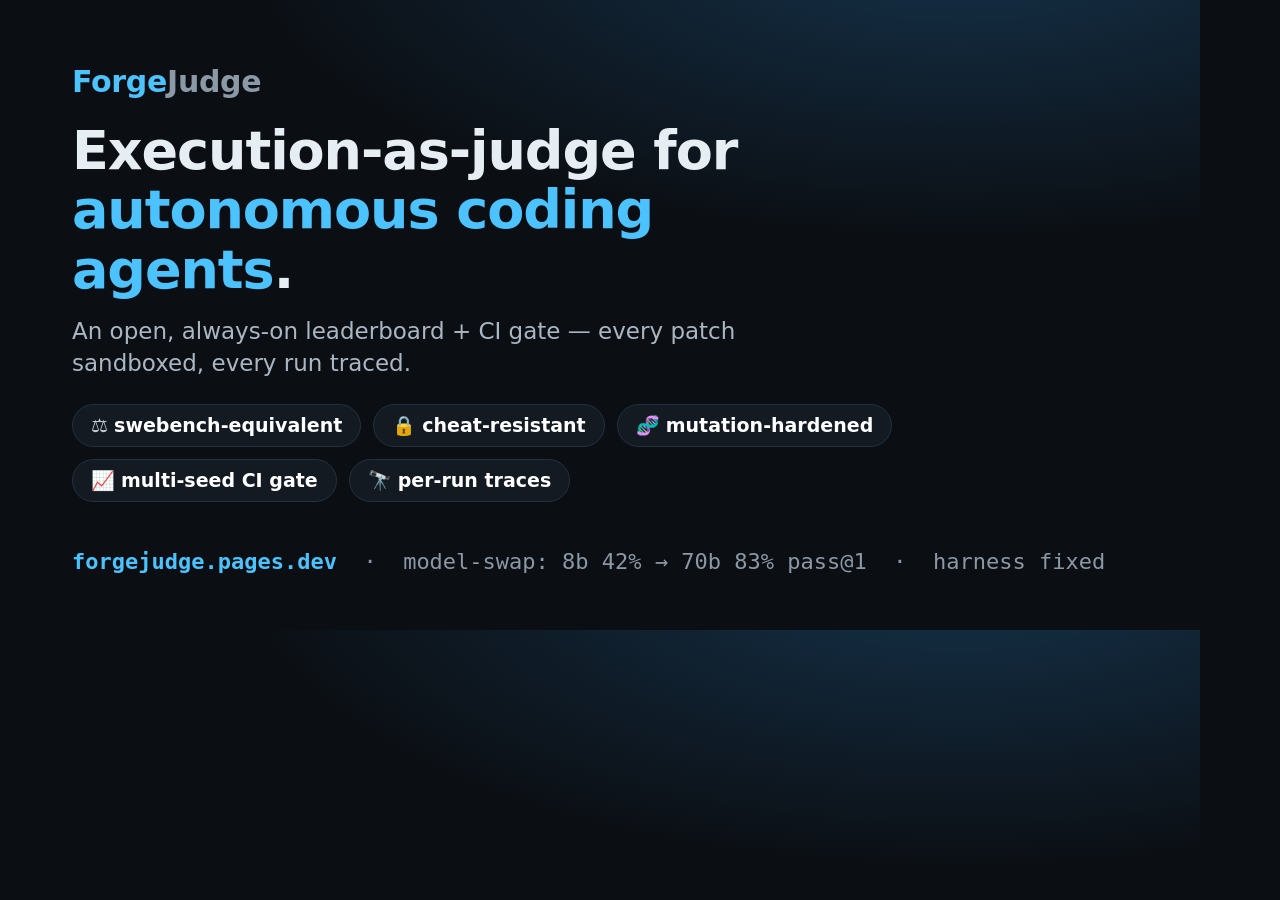
==== dashboard/og_card.html @ 9f0d6b21 "feat(dashboard): branded og:image + Twitter card meta (rich link previews)" ====
<!doctype html>
<html lang="en"><head><meta charset="utf-8" />
<style>
  * { margin: 0; box-sizing: border-box; }
  html, body { width: 1200px; height: 630px; }
  body {
    background: radial-gradient(1200px 500px at 80% -10%, #15324a 0%, #0b0f14 60%);
    color: #e6edf3; font-family: ui-sans-serif, system-ui, "Segoe UI", Roboto, sans-serif;
    padding: 64px 72px; position: relative; overflow: hidden;
  }
  .brand { font-size: 30px; font-weight: 700; letter-spacing: -0.01em; color: #8b98a5; }
  .brand b { color: #4cc2ff; }
  h1 { font-size: 54px; line-height: 1.1; letter-spacing: -0.02em; margin: 22px 0 16px; max-width: 18ch; }
  h1 .hl { color: #4cc2ff; }
  p.sub { font-size: 23px; color: #aab6c2; max-width: 46ch; line-height: 1.4; }
  .pills { position: absolute; left: 72px; bottom: 128px; display: flex; gap: 12px; flex-wrap: wrap; max-width: 1056px; }
  .pill { background: #131a22; border: 1px solid #243140; border-radius: 999px; padding: 9px 18px; font-size: 19px; color: #c4ced8; }
  .pill b { color: #fff; }
  .foot { position: absolute; left: 72px; bottom: 56px; font-family: ui-monospace, Menlo, monospace; font-size: 22px; color: #8b98a5; }
  .foot b { color: #4cc2ff; }
  .mono { font-family: ui-monospace, Menlo, monospace; }
</style></head>
<body>
  <div class="brand"><b>Forge</b>Judge</div>
  <h1>Execution-as-judge for <span class="hl">autonomous coding agents</span>.</h1>
  <p class="sub">An open, always-on leaderboard + CI gate — every patch sandboxed, every run traced.</p>
  <div class="pills">
    <span class="pill">⚖️ <b>swebench-equivalent</b></span>
    <span class="pill">🔒 <b>cheat-resistant</b></span>
    <span class="pill">🧬 <b>mutation-hardened</b></span>
    <span class="pill">📈 <b>multi-seed CI gate</b></span>
    <span class="pill">🔭 <b>per-run traces</b></span>
  </div>
  <div class="foot"><b>forgejudge.pages.dev</b> &nbsp;·&nbsp; model-swap: <span class="mono">8b 42%&nbsp;→&nbsp;70b 83% pass@1</span> &nbsp;·&nbsp; harness fixed</div>
</body></html>
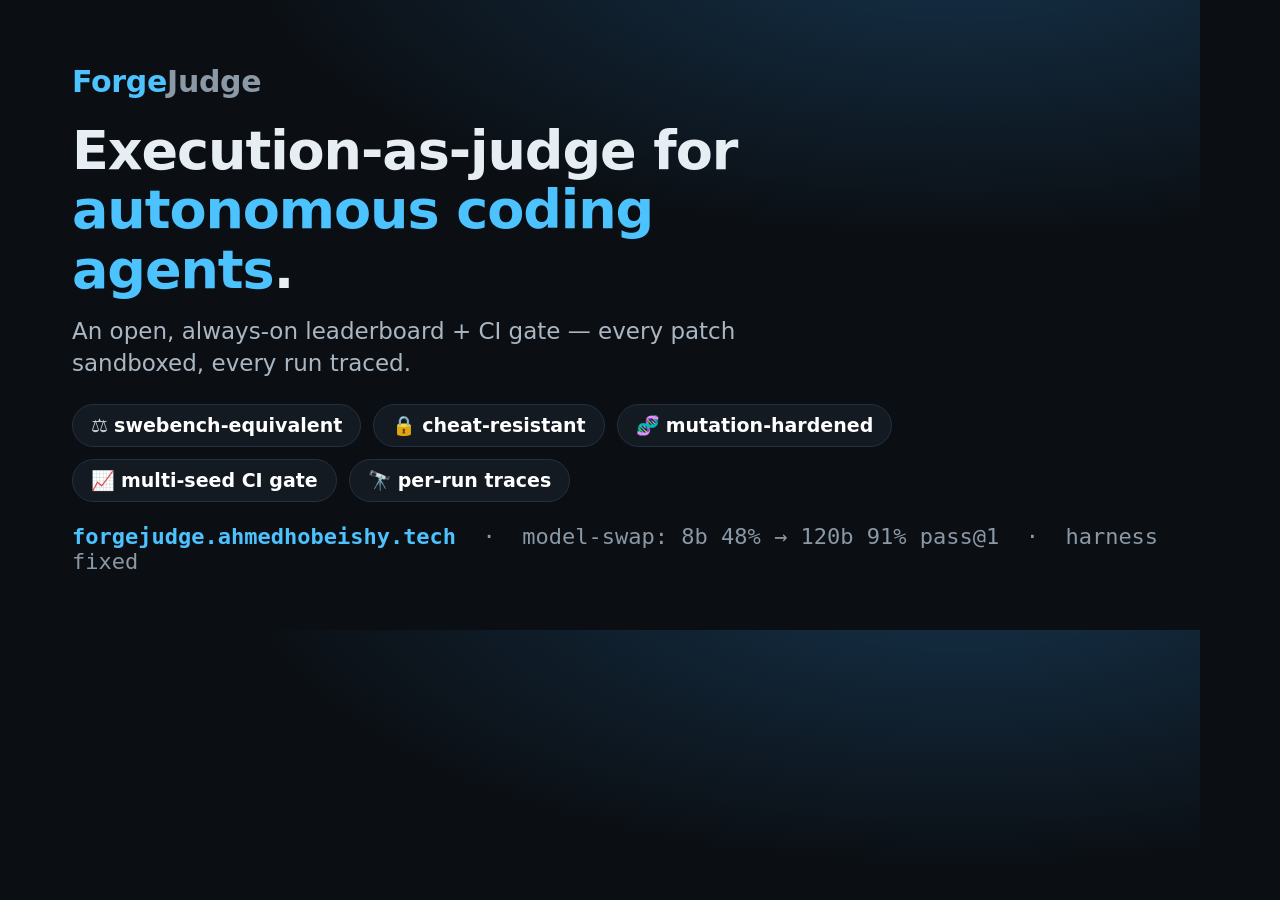
==== commit 2187caee: "golden set: 12 -> 18 tasks (6 new mutation-hardened fixtures) + refreshed leaderboard Adds 6 freshly" ====
--- a/dashboard/og_card.html
+++ b/dashboard/og_card.html
@@ -31,5 +31,5 @@
     <span class="pill">📈 <b>multi-seed CI gate</b></span>
     <span class="pill">🔭 <b>per-run traces</b></span>
   </div>
-  <div class="foot"><b>forgejudge.pages.dev</b> &nbsp;·&nbsp; model-swap: <span class="mono">8b 42%&nbsp;→&nbsp;70b 83% pass@1</span> &nbsp;·&nbsp; harness fixed</div>
+  <div class="foot"><b>forgejudge.ahmedhobeishy.tech</b> &nbsp;·&nbsp; model-swap: <span class="mono">8b 48%&nbsp;→&nbsp;120b 91% pass@1</span> &nbsp;·&nbsp; harness fixed</div>
 </body></html>
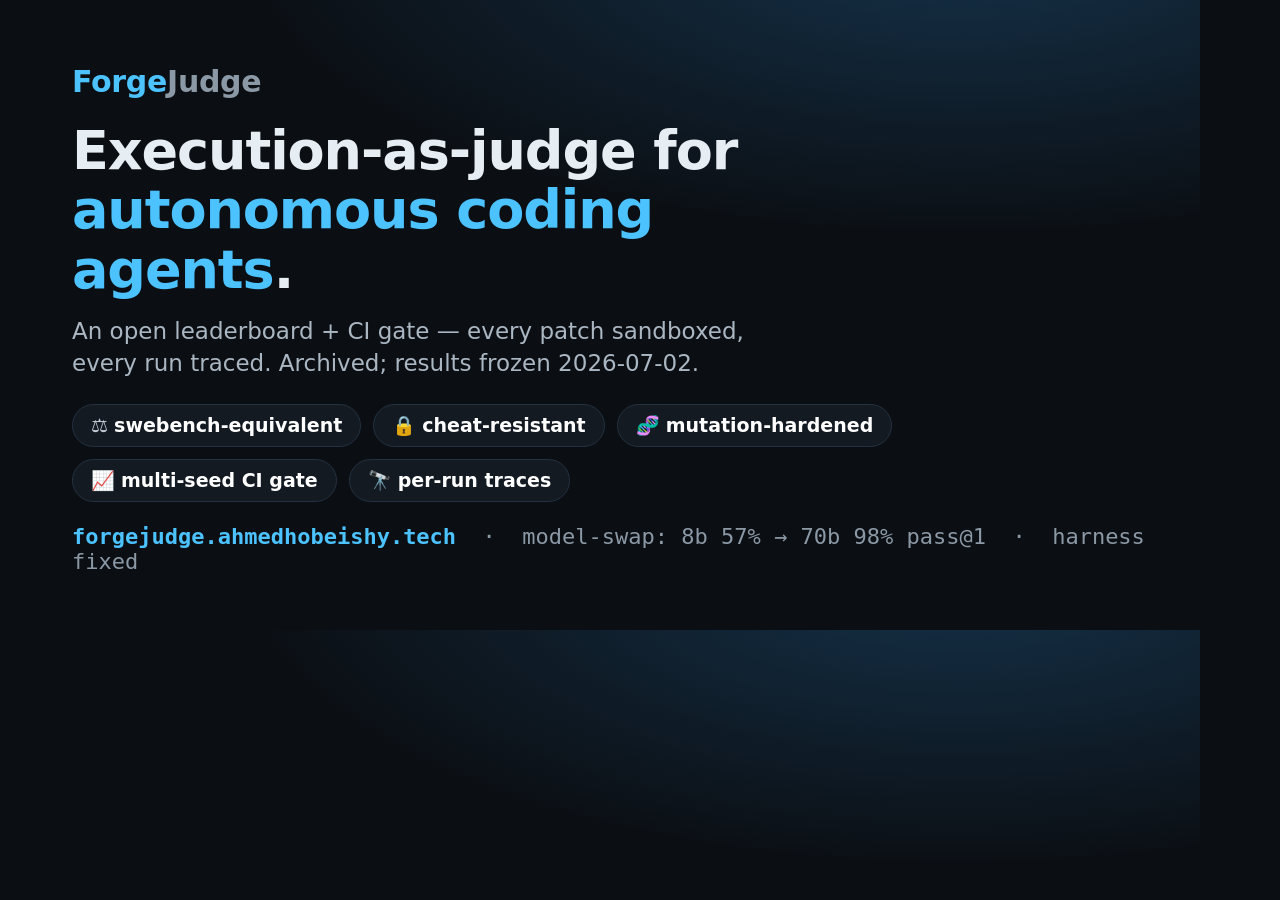
==== commit eacf290f: "feat(dashboard): archive banner, final-snapshot labels, retired-model markers - Archive banner on th" ====
--- a/dashboard/og_card.html
+++ b/dashboard/og_card.html
@@ -23,7 +23,7 @@
 <body>
   <div class="brand"><b>Forge</b>Judge</div>
   <h1>Execution-as-judge for <span class="hl">autonomous coding agents</span>.</h1>
-  <p class="sub">An open, always-on leaderboard + CI gate — every patch sandboxed, every run traced.</p>
+  <p class="sub">An open leaderboard + CI gate — every patch sandboxed, every run traced. Archived; results frozen 2026-07-02.</p>
   <div class="pills">
     <span class="pill">⚖️ <b>swebench-equivalent</b></span>
     <span class="pill">🔒 <b>cheat-resistant</b></span>
@@ -31,5 +31,5 @@
     <span class="pill">📈 <b>multi-seed CI gate</b></span>
     <span class="pill">🔭 <b>per-run traces</b></span>
   </div>
-  <div class="foot"><b>forgejudge.ahmedhobeishy.tech</b> &nbsp;·&nbsp; model-swap: <span class="mono">8b 48%&nbsp;→&nbsp;120b 91% pass@1</span> &nbsp;·&nbsp; harness fixed</div>
+  <div class="foot"><b>forgejudge.ahmedhobeishy.tech</b> &nbsp;·&nbsp; model-swap: <span class="mono">8b 57%&nbsp;→&nbsp;70b 98% pass@1</span> &nbsp;·&nbsp; harness fixed</div>
 </body></html>
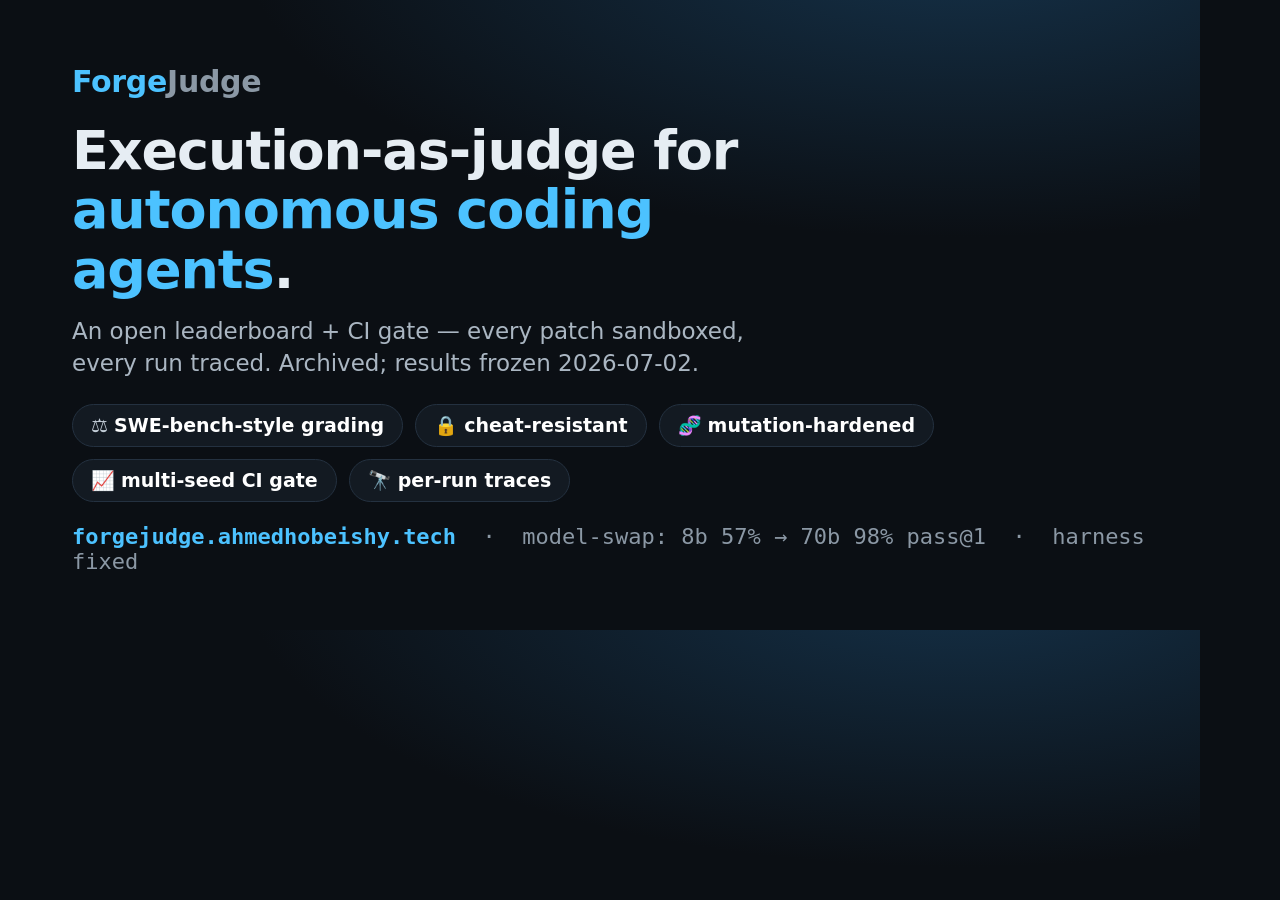
==== commit 55830805: "docs(archive): accurate grading wording, trace-link status, known limits - Replace "swebench-equival" ====
--- a/dashboard/og_card.html
+++ b/dashboard/og_card.html
@@ -25,7 +25,7 @@
   <h1>Execution-as-judge for <span class="hl">autonomous coding agents</span>.</h1>
   <p class="sub">An open leaderboard + CI gate — every patch sandboxed, every run traced. Archived; results frozen 2026-07-02.</p>
   <div class="pills">
-    <span class="pill">⚖️ <b>swebench-equivalent</b></span>
+    <span class="pill">⚖️ <b>SWE-bench-style grading</b></span>
     <span class="pill">🔒 <b>cheat-resistant</b></span>
     <span class="pill">🧬 <b>mutation-hardened</b></span>
     <span class="pill">📈 <b>multi-seed CI gate</b></span>
